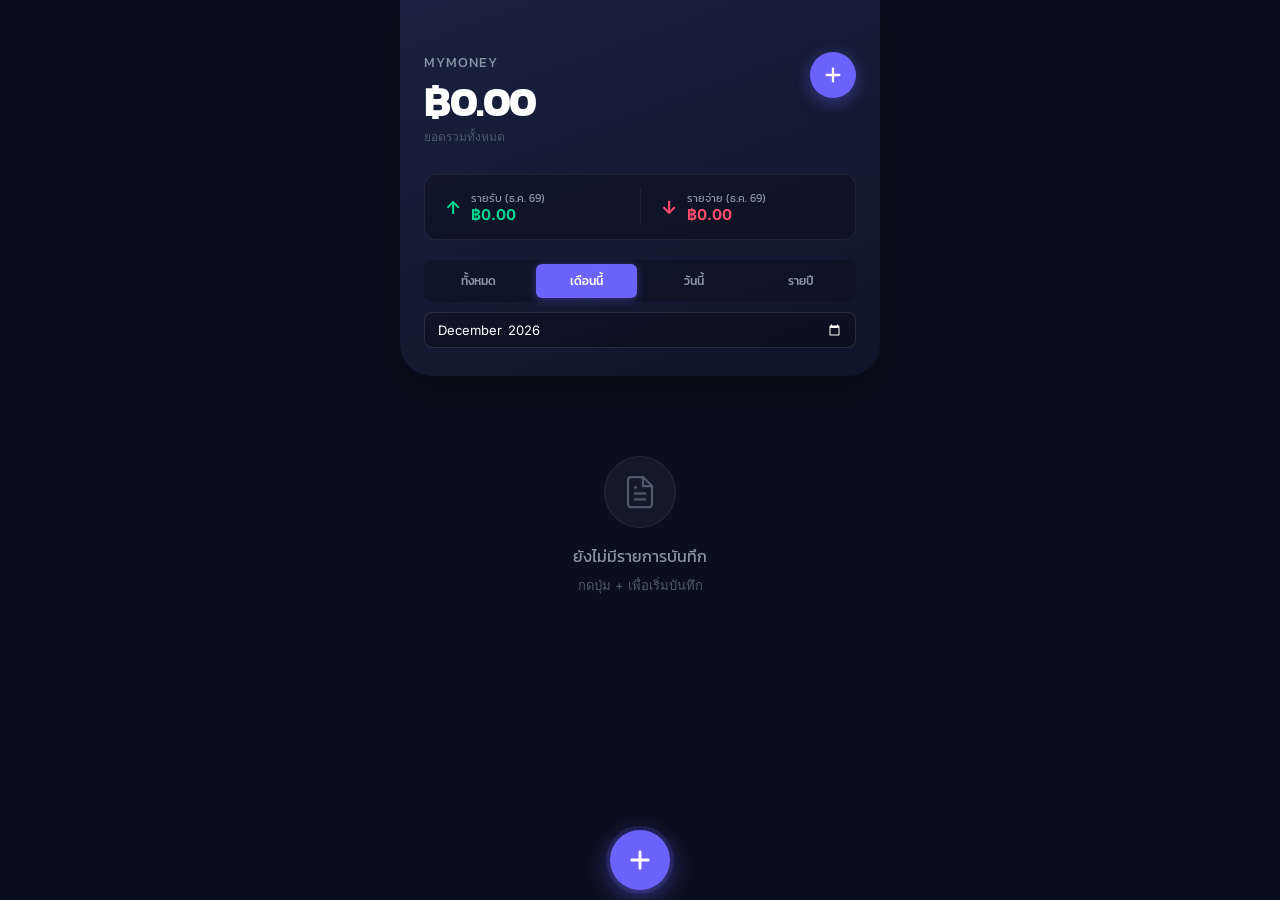
==== index.html @ c4d23843 "Add files via upload" ====
<!DOCTYPE html>
<html lang="th">
<head>
    <meta charset="UTF-8">
    <meta name="viewport" content="width=device-width, initial-scale=1.0, maximum-scale=1.0, user-scalable=no">
    <title>MyMoney — บันทึกรายรับรายจ่าย</title>
    <meta name="description" content="แอปบันทึกรายรับรายจ่ายส่วนตัว ไม่มีโฆษณา เก็บข้อมูลในเครื่อง">
    <link rel="manifest" href="manifest.json">
    <link rel="stylesheet" href="style.css">
    <link rel="preconnect" href="https://fonts.googleapis.com">
    <link rel="preconnect" href="https://fonts.gstatic.com" crossorigin>
    <link href="https://fonts.googleapis.com/css2?family=Inter:wght@400;500;600;700&family=Kanit:wght@300;400;500;700&display=swap" rel="stylesheet">
    <meta name="theme-color" content="#0A0F1E">
</head>
<body>
<div class="app-shell">

    <!-- ===== TOP CARD ===== -->
    <header class="top-card">
        <div class="top-card-header">
            <div>
                <p class="app-name">MyMoney</p>
                <h2 id="total-balance" class="big-balance">฿0.00</h2>
                <p class="balance-sub">ยอดรวมทั้งหมด</p>
            </div>
            <button id="btn-add" class="btn-add-top" title="เพิ่มรายการ">
                <svg viewBox="0 0 24 24" width="22" height="22" stroke="currentColor" stroke-width="2.5" fill="none" stroke-linecap="round"><line x1="12" y1="5" x2="12" y2="19"/><line x1="5" y1="12" x2="19" y2="12"/></svg>
            </button>
        </div>

        <div class="period-summary">
            <div class="period-item income-item">
                <span class="period-icon">↑</span>
                <div>
                    <p class="period-label" id="label-income">รายรับ</p>
                    <p class="period-amount income-color" id="total-income">฿0.00</p>
                </div>
            </div>
            <div class="period-divider"></div>
            <div class="period-item expense-item">
                <span class="period-icon">↓</span>
                <div>
                    <p class="period-label" id="label-expense">รายจ่าย</p>
                    <p class="period-amount expense-color" id="total-expense">฿0.00</p>
                </div>
            </div>
        </div>

        <!-- Filter Row -->
        <div class="filter-row">
            <div class="filter-tabs" id="filter-tabs">
                <button class="filter-tab" data-mode="all">ทั้งหมด</button>
                <button class="filter-tab" data-mode="monthly" id="tab-monthly">เดือนนี้</button>
                <button class="filter-tab" data-mode="daily">วันนี้</button>
                <button class="filter-tab" data-mode="yearly">รายปี</button>
            </div>
            <div class="filter-date-inputs">
                <input type="date" id="filter-daily" class="date-input hidden">
                <input type="month" id="filter-monthly" class="date-input hidden">
                <select id="filter-yearly" class="date-input hidden"></select>
            </div>
        </div>
    </header>

    <!-- ===== TRANSACTIONS LIST ===== -->
    <main class="list-section">
        <div id="tx-list"></div>

        <div id="empty-state" class="empty-state hidden">
            <div class="empty-icon-wrap">
                <svg viewBox="0 0 24 24" width="36" height="36" stroke="currentColor" stroke-width="1.5" fill="none"><path d="M14 2H6a2 2 0 0 0-2 2v16a2 2 0 0 0 2 2h12a2 2 0 0 0 2-2V8z"/><polyline points="14 2 14 8 20 8"/><line x1="16" y1="13" x2="8" y2="13"/><line x1="16" y1="17" x2="8" y2="17"/><polyline points="10 9 9 9 8 9"/></svg>
            </div>
            <p id="empty-text">ไม่มีรายการ</p>
            <span id="empty-sub">กดปุ่ม + เพื่อเริ่มบันทึก</span>
        </div>
    </main>

    <!-- ===== BOTTOM NAV ===== -->
    <div class="bottom-bar">
        <button id="btn-fab" class="fab-center">
            <svg viewBox="0 0 24 24" width="28" height="28" stroke="currentColor" stroke-width="2.5" fill="none" stroke-linecap="round"><line x1="12" y1="5" x2="12" y2="19"/><line x1="5" y1="12" x2="19" y2="12"/></svg>
        </button>
    </div>

</div>

<!-- ===== ADD TRANSACTION MODAL ===== -->
<div id="modal-transaction" class="modal-overlay">
    <div class="modal-sheet slider-up">
        <div class="modal-drag-bar"></div>
        <div class="modal-inner">
            <div class="modal-topbar">
                <h3>รายการใหม่</h3>
                <button class="btn-modal-close" id="btn-close-transaction">
                    <svg viewBox="0 0 24 24" width="20" height="20" stroke="currentColor" stroke-width="2" fill="none"><line x1="18" y1="6" x2="6" y2="18"/><line x1="6" y1="6" x2="18" y2="18"/></svg>
                </button>
            </div>

            <form id="form-transaction">
                <!-- Type Tabs -->
                <div class="type-toggle">
                    <input type="radio" id="type-expense" name="tx-type" value="expense" checked>
                    <label for="type-expense">รายจ่าย</label>
                    <input type="radio" id="type-income" name="tx-type" value="income">
                    <label for="type-income">รายรับ</label>
                </div>

                <!-- Amount -->
                <div class="amount-display">
                    <span class="amount-currency">฿</span>
                    <input type="number" id="input-amount" placeholder="0.00" step="0.01" required inputmode="decimal">
                </div>

                <div class="form-fields">
                    <div class="field-row">
                        <label>ชื่อรายการ</label>
                        <input type="text" id="input-title" placeholder="เช่น ค่าอาหารกลางวัน" required class="field-input">
                    </div>
                    <div class="field-row">
                        <label>วันที่</label>
                        <input type="date" id="input-date" required class="field-input">
                    </div>
                    <div class="field-row">
                        <label>หมวดหมู่</label>
                        <div class="field-with-btn">
                            <select id="select-category" class="field-input"></select>
                            <button type="button" id="btn-add-category-modal" class="btn-add-cat">
                                <svg viewBox="0 0 24 24" width="18" height="18" stroke="currentColor" stroke-width="2.5" fill="none"><line x1="12" y1="5" x2="12" y2="19"/><line x1="5" y1="12" x2="19" y2="12"/></svg>
                            </button>
                        </div>
                    </div>
                </div>

                <div class="modal-actions">
                    <button type="submit" id="btn-submit-tx" class="btn-save expense-btn">บันทึกรายจ่าย</button>
                </div>
            </form>
        </div>
    </div>
</div>

<!-- ===== ADD CATEGORY MODAL ===== -->
<div id="modal-category" class="modal-overlay">
    <div class="modal-sheet scale-up">
        <div class="modal-inner">
            <div class="modal-topbar">
                <h3>เพิ่มหมวดหมู่</h3>
                <button class="btn-modal-close" id="btn-close-category">
                    <svg viewBox="0 0 24 24" width="20" height="20" stroke="currentColor" stroke-width="2" fill="none"><line x1="18" y1="6" x2="6" y2="18"/><line x1="6" y1="6" x2="18" y2="18"/></svg>
                </button>
            </div>
            <form id="form-category">
                <div class="field-row">
                    <label>ชื่อหมวดหมู่ใหม่</label>
                    <input type="text" id="input-new-category" placeholder="เช่น ค่าเดินทาง" required class="field-input">
                </div>
                <div class="modal-actions">
                    <button type="submit" class="btn-save neutral-btn">เพิ่มหมวดหมู่</button>
                </div>
            </form>
        </div>
    </div>
</div>

<script src="app.js"></script>
</body>
</html>
---- style.css ----
/* ===========================
   ROOT VARIABLES & RESET
=========================== */
:root {
    --bg: #0A0F1E;
    --bg-card: #131929;
    --bg-surface: #1C2438;
    --border: rgba(255, 255, 255, 0.07);
    --text-1: #FFFFFF;
    --text-2: #8A95A8;
    --text-3: #4E596B;
    --accent: #6C63FF;
    --income: #00D68F;
    --income-bg: rgba(0, 214, 143, 0.12);
    --expense: #FF4D6D;
    --expense-bg: rgba(255, 77, 109, 0.12);
    --gold: #FFD166;
    --radius: 20px;
    --radius-sm: 12px;
    --radius-xs: 8px;
    --font: 'Inter', sans-serif;
    --font-th: 'Kanit', sans-serif;
    --ease: cubic-bezier(0.25, 0.8, 0.25, 1);
}

*, *::before, *::after {
    margin: 0; padding: 0;
    box-sizing: border-box;
    -webkit-tap-highlight-color: transparent;
}

html { height: 100%; }

body {
    background: var(--bg);
    color: var(--text-1);
    font-family: var(--font);
    -webkit-font-smoothing: antialiased;
    min-height: 100%;
    overflow-x: hidden;
}

/* ===========================
   APP SHELL
=========================== */
.app-shell {
    max-width: 480px;
    margin: 0 auto;
    min-height: 100dvh;
    display: flex;
    flex-direction: column;
    position: relative;
    padding-bottom: 90px;
}

/* ===========================
   TOP CARD (Hero)
=========================== */
.top-card {
    background: linear-gradient(160deg, #1A2140 0%, #0E1529 100%);
    padding: 52px 24px 28px;
    border-bottom-left-radius: 32px;
    border-bottom-right-radius: 32px;
    box-shadow: 0 16px 48px rgba(0, 0, 0, 0.4);
    position: relative;
    z-index: 1;
}

.top-card-header {
    display: flex;
    justify-content: space-between;
    align-items: flex-start;
    margin-bottom: 28px;
}

.app-name {
    font-family: var(--font-th);
    font-size: 14px;
    color: var(--text-2);
    letter-spacing: 1px;
    text-transform: uppercase;
    margin-bottom: 8px;
}

.big-balance {
    font-family: var(--font-th);
    font-size: 42px;
    font-weight: 700;
    color: var(--text-1);
    letter-spacing: -1.5px;
    line-height: 1;
    margin-bottom: 4px;
}

.balance-sub {
    font-size: 12px;
    color: var(--text-3);
}

.btn-add-top {
    width: 46px; height: 46px;
    background: var(--accent);
    border: none;
    border-radius: 50%;
    color: white;
    cursor: pointer;
    display: flex;
    align-items: center;
    justify-content: center;
    box-shadow: 0 4px 16px rgba(108, 99, 255, 0.4);
    flex-shrink: 0;
    transition: transform 0.2s var(--ease), opacity 0.2s;
}
.btn-add-top:active { transform: scale(0.92); opacity: 0.85; }

/* Period Summary Chips */
.period-summary {
    display: flex;
    align-items: center;
    gap: 0;
    background: rgba(0, 0, 0, 0.25);
    border-radius: var(--radius-sm);
    padding: 14px 20px;
    margin-bottom: 20px;
    border: 1px solid var(--border);
}

.period-divider {
    width: 1px;
    height: 36px;
    background: var(--border);
    flex-shrink: 0;
    margin: 0 20px;
}

.period-item {
    display: flex;
    align-items: center;
    gap: 10px;
    flex: 1;
}

.period-icon {
    font-size: 18px;
    font-weight: 700;
    flex-shrink: 0;
}

.income-item .period-icon { color: var(--income); }
.expense-item .period-icon { color: var(--expense); }

.period-label {
    font-size: 11px;
    color: var(--text-2);
    margin-bottom: 3px;
    font-family: var(--font-th);
    line-height: 1;
    white-space: nowrap;
    overflow: hidden;
    text-overflow: ellipsis;
    max-width: 120px;
}

.period-amount {
    font-size: 15px;
    font-weight: 700;
    line-height: 1;
    white-space: nowrap;
}

.income-color { color: var(--income); }
.expense-color { color: var(--expense); }

/* Filter Tabs */
.filter-row { display: flex; flex-direction: column; gap: 10px; }

.filter-tabs {
    display: flex;
    gap: 6px;
    background: rgba(0, 0, 0, 0.2);
    border-radius: var(--radius-xs);
    padding: 4px;
}

.filter-tab {
    flex: 1;
    padding: 8px 4px;
    font-size: 12px;
    font-family: var(--font-th);
    font-weight: 500;
    color: var(--text-2);
    background: transparent;
    border: none;
    border-radius: 6px;
    cursor: pointer;
    transition: background 0.2s, color 0.2s;
    white-space: nowrap;
}

.filter-tab.active {
    background: var(--accent);
    color: white;
    box-shadow: 0 2px 8px rgba(108, 99, 255, 0.4);
}

.filter-date-inputs {
    display: flex;
    gap: 8px;
}

.date-input {
    flex: 1;
    background: rgba(0, 0, 0, 0.25);
    border: 1px solid rgba(255, 255, 255, 0.12);
    color: var(--text-1);
    border-radius: var(--radius-xs);
    padding: 8px 12px;
    font-size: 13px;
    font-family: var(--font);
    color-scheme: dark;
    appearance: none;
    -webkit-appearance: none;
    width: 100%;
}

.date-input:focus {
    outline: none;
    border-color: var(--accent);
}

option { background: #1C2438; color: white; }

.hidden { display: none !important; }

/* ===========================
   LIST SECTION
=========================== */
.list-section {
    flex: 1;
    padding: 20px 16px 8px;
}

/* Date group separator */
.date-group-header {
    font-size: 12px;
    color: var(--text-3);
    font-family: var(--font-th);
    font-weight: 400;
    padding: 6px 4px 10px;
    letter-spacing: 0.5px;
}

/* Transaction Card */
.tx-card {
    background: var(--bg-card);
    border-radius: var(--radius-sm);
    padding: 14px 16px;
    margin-bottom: 8px;
    border: 1px solid var(--border);
    display: flex;
    align-items: center;
    gap: 12px;
    transition: opacity 0.2s var(--ease), transform 0.2s var(--ease);
    position: relative;
    overflow: hidden;
}

.tx-card:active { opacity: 0.85; transform: scale(0.99); }

/* Left color bar */
.tx-card::before {
    content: '';
    position: absolute;
    left: 0; top: 0; bottom: 0;
    width: 3px;
    border-radius: 3px 0 0 3px;
}

.tx-card.income::before { background: var(--income); }
.tx-card.expense::before { background: var(--expense); }

/* Category Icon Badge */
.tx-icon {
    width: 42px; height: 42px;
    border-radius: 12px;
    display: flex;
    align-items: center;
    justify-content: center;
    font-size: 18px;
    flex-shrink: 0;
}

.tx-card.income .tx-icon { background: var(--income-bg); }
.tx-card.expense .tx-icon { background: var(--expense-bg); }

/* Info */
.tx-info {
    flex: 1;
    min-width: 0;
}

.tx-title {
    font-size: 14px;
    font-weight: 600;
    color: var(--text-1);
    white-space: nowrap;
    overflow: hidden;
    text-overflow: ellipsis;
    margin-bottom: 4px;
}

.tx-meta {
    display: flex;
    align-items: center;
    gap: 6px;
    flex-wrap: wrap;
}

.tx-date-label {
    font-size: 11px;
    color: var(--text-3);
}

.tx-cat-badge {
    font-size: 10px;
    color: var(--text-2);
    background: var(--bg-surface);
    border: 1px solid var(--border);
    border-radius: 4px;
    padding: 1px 6px;
    line-height: 1.6;
    font-family: var(--font-th);
}

/* Amount + Actions */
.tx-right {
    display: flex;
    flex-direction: column;
    align-items: flex-end;
    gap: 8px;
    flex-shrink: 0;
}

.tx-amount {
    font-size: 15px;
    font-weight: 700;
    white-space: nowrap;
}

.tx-amount.income { color: var(--income); }
.tx-amount.expense { color: var(--expense); }

.tx-balance-chip {
    font-size: 11px;
    color: var(--text-3);
    white-space: nowrap;
}

.tx-actions {
    display: flex;
    gap: 4px;
    align-items: center;
}

.icon-btn {
    background: transparent;
    border: none;
    cursor: pointer;
    display: inline-flex;
    align-items: center;
    justify-content: center;
    width: 30px; height: 30px;
    border-radius: 8px;
    transition: background 0.2s;
}

.icon-btn:hover { background: rgba(255,255,255,0.06); }
.icon-btn svg { stroke: var(--text-3); }

.icon-btn.starred svg { fill: var(--gold); stroke: var(--gold); }
.icon-btn.del:hover svg { stroke: var(--expense); }

/* Empty State */
.empty-state {
    text-align: center;
    padding: 60px 20px 40px;
    color: var(--text-3);
}
.empty-icon-wrap {
    width: 72px; height: 72px;
    border-radius: 50%;
    background: var(--bg-card);
    display: flex;
    align-items: center;
    justify-content: center;
    margin: 0 auto 16px;
    border: 1px solid var(--border);
}
.empty-state p {
    font-size: 16px;
    color: var(--text-2);
    font-family: var(--font-th);
    margin-bottom: 6px;
}
.empty-state span {
    font-size: 13px;
    color: var(--text-3);
}

/* ===========================
   BOTTOM BAR & FAB
=========================== */
.bottom-bar {
    position: fixed;
    bottom: 0; left: 0; right: 0;
    height: 80px;
    display: flex;
    align-items: center;
    justify-content: center;
    background: linear-gradient(to top, rgba(10,15,30,1) 60%, transparent);
    z-index: 50;
    pointer-events: none;
}

.fab-center {
    width: 60px; height: 60px;
    background: var(--accent);
    border: none;
    border-radius: 50%;
    color: white;
    cursor: pointer;
    display: flex;
    align-items: center;
    justify-content: center;
    box-shadow: 0 6px 24px rgba(108, 99, 255, 0.5), 0 0 0 4px rgba(108, 99, 255, 0.15);
    pointer-events: all;
    transition: transform 0.25s var(--ease), box-shadow 0.25s;
}

.fab-center:active {
    transform: scale(0.92);
    box-shadow: 0 2px 8px rgba(108, 99, 255, 0.3);
}

/* ===========================
   MODALS
=========================== */
.modal-overlay {
    position: fixed;
    inset: 0;
    background: rgba(5, 8, 18, 0.85);
    backdrop-filter: blur(10px);
    -webkit-backdrop-filter: blur(10px);
    z-index: 200;
    display: flex;
    align-items: flex-end;
    opacity: 0;
    visibility: hidden;
    transition: opacity 0.3s var(--ease), visibility 0.3s;
}

.modal-overlay.active {
    opacity: 1;
    visibility: visible;
}

.modal-sheet {
    width: 100%;
    max-width: 480px;
    margin: 0 auto;
    background: var(--bg-card);
    border-top-left-radius: 28px;
    border-top-right-radius: 28px;
    box-shadow: 0 -10px 60px rgba(0, 0, 0, 0.5);
    padding-bottom: env(safe-area-inset-bottom, 16px);
}

.modal-sheet.scale-up {
    align-self: center;
    border-radius: 28px;
    margin: 0 16px;
}

.slider-up {
    transform: translateY(110%);
    transition: transform 0.4s cubic-bezier(0.22, 1, 0.36, 1);
}

.modal-overlay.active .slider-up { transform: translateY(0); }

.scale-up {
    transform: scale(0.88) translateY(20px);
    opacity: 0;
    transition: transform 0.35s cubic-bezier(0.22, 1, 0.36, 1), opacity 0.25s;
}

.modal-overlay.active .scale-up {
    transform: scale(1) translateY(0);
    opacity: 1;
}

.modal-drag-bar {
    width: 40px; height: 4px;
    background: rgba(255, 255, 255, 0.15);
    border-radius: 2px;
    margin: 14px auto 0;
}

.modal-inner {
    padding: 20px 24px 24px;
}

.modal-topbar {
    display: flex;
    align-items: center;
    justify-content: space-between;
    margin-bottom: 24px;
}

.modal-topbar h3 {
    font-family: var(--font-th);
    font-size: 20px;
    font-weight: 600;
    color: var(--text-1);
}

.btn-modal-close {
    background: var(--bg-surface);
    border: none;
    color: var(--text-2);
    width: 34px; height: 34px;
    border-radius: 50%;
    display: flex;
    align-items: center;
    justify-content: center;
    cursor: pointer;
    transition: background 0.2s;
}

.btn-modal-close:hover { background: rgba(255,255,255,0.1); }

/* Type Toggle */
.type-toggle {
    display: flex;
    gap: 0;
    background: var(--bg-surface);
    border-radius: var(--radius-sm);
    padding: 4px;
    margin-bottom: 28px;
    border: 1px solid var(--border);
}

.type-toggle input { display: none; }

.type-toggle label {
    flex: 1;
    text-align: center;
    padding: 12px 8px;
    border-radius: var(--radius-xs);
    cursor: pointer;
    font-family: var(--font-th);
    font-size: 14px;
    font-weight: 500;
    color: var(--text-2);
    transition: background 0.25s, color 0.25s, box-shadow 0.25s;
}

#type-expense:checked ~ label[for="type-expense"],
#type-income:checked ~ label[for="type-income"] { color: white; }

#type-expense:checked ~ label[for="type-expense"] {
    background: var(--expense);
    box-shadow: 0 2px 12px rgba(255, 77, 109, 0.35);
}

#type-income:checked ~ label[for="type-income"] {
    background: var(--income);
    color: #0A0F1E;
    box-shadow: 0 2px 12px rgba(0, 214, 143, 0.35);
}

/* Amount Display */
.amount-display {
    display: flex;
    align-items: center;
    gap: 8px;
    margin-bottom: 28px;
    padding: 0 4px;
}

.amount-currency {
    font-size: 32px;
    font-weight: 700;
    color: var(--text-2);
}

.amount-display input {
    flex: 1;
    background: transparent;
    border: none;
    outline: none;
    font-size: 42px;
    font-weight: 700;
    color: var(--text-1);
    width: 100%;
    font-family: var(--font-th);
}

.amount-display input::placeholder { color: var(--text-3); }

/* Form Fields */
.form-fields { display: flex; flex-direction: column; gap: 16px; }

.field-row { display: flex; flex-direction: column; gap: 6px; }

.field-row label {
    font-size: 12px;
    color: var(--text-2);
    font-family: var(--font-th);
    letter-spacing: 0.3px;
}

.field-input {
    width: 100%;
    background: var(--bg-surface);
    border: 1px solid var(--border);
    color: var(--text-1);
    border-radius: var(--radius-xs);
    padding: 13px 14px;
    font-size: 15px;
    font-family: var(--font);
    transition: border-color 0.2s;
    color-scheme: dark;
    appearance: none;
    -webkit-appearance: none;
}

.field-input:focus {
    outline: none;
    border-color: var(--accent);
    background: rgba(108, 99, 255, 0.05);
}

.field-with-btn {
    display: flex;
    gap: 10px;
}

.field-with-btn .field-input { flex: 1; }

.btn-add-cat {
    width: 48px; height: 48px;
    background: rgba(108, 99, 255, 0.12);
    border: 1px solid rgba(108, 99, 255, 0.25);
    border-radius: var(--radius-xs);
    color: var(--accent);
    cursor: pointer;
    display: flex;
    align-items: center;
    justify-content: center;
    flex-shrink: 0;
    transition: background 0.2s;
}

.btn-add-cat:hover { background: rgba(108, 99, 255, 0.2); }

/* Modal Actions */
.modal-actions { margin-top: 24px; }

.btn-save {
    width: 100%;
    padding: 16px;
    border: none;
    border-radius: var(--radius-sm);
    font-size: 16px;
    font-weight: 700;
    font-family: var(--font-th);
    cursor: pointer;
    transition: opacity 0.2s, transform 0.15s;
}

.btn-save:active { transform: scale(0.98); opacity: 0.9; }

.expense-btn { background: var(--expense); color: white; box-shadow: 0 4px 16px rgba(255, 77, 109, 0.35); }
.income-btn { background: var(--income); color: #0A0F1E; box-shadow: 0 4px 16px rgba(0, 214, 143, 0.3); }
.neutral-btn { background: var(--accent); color: white; box-shadow: 0 4px 16px rgba(108, 99, 255, 0.35); }

/* ===========================
   SCROLLBAR
=========================== */
::-webkit-scrollbar { width: 4px; }
::-webkit-scrollbar-track { background: transparent; }
::-webkit-scrollbar-thumb { background: var(--bg-surface); border-radius: 4px; }
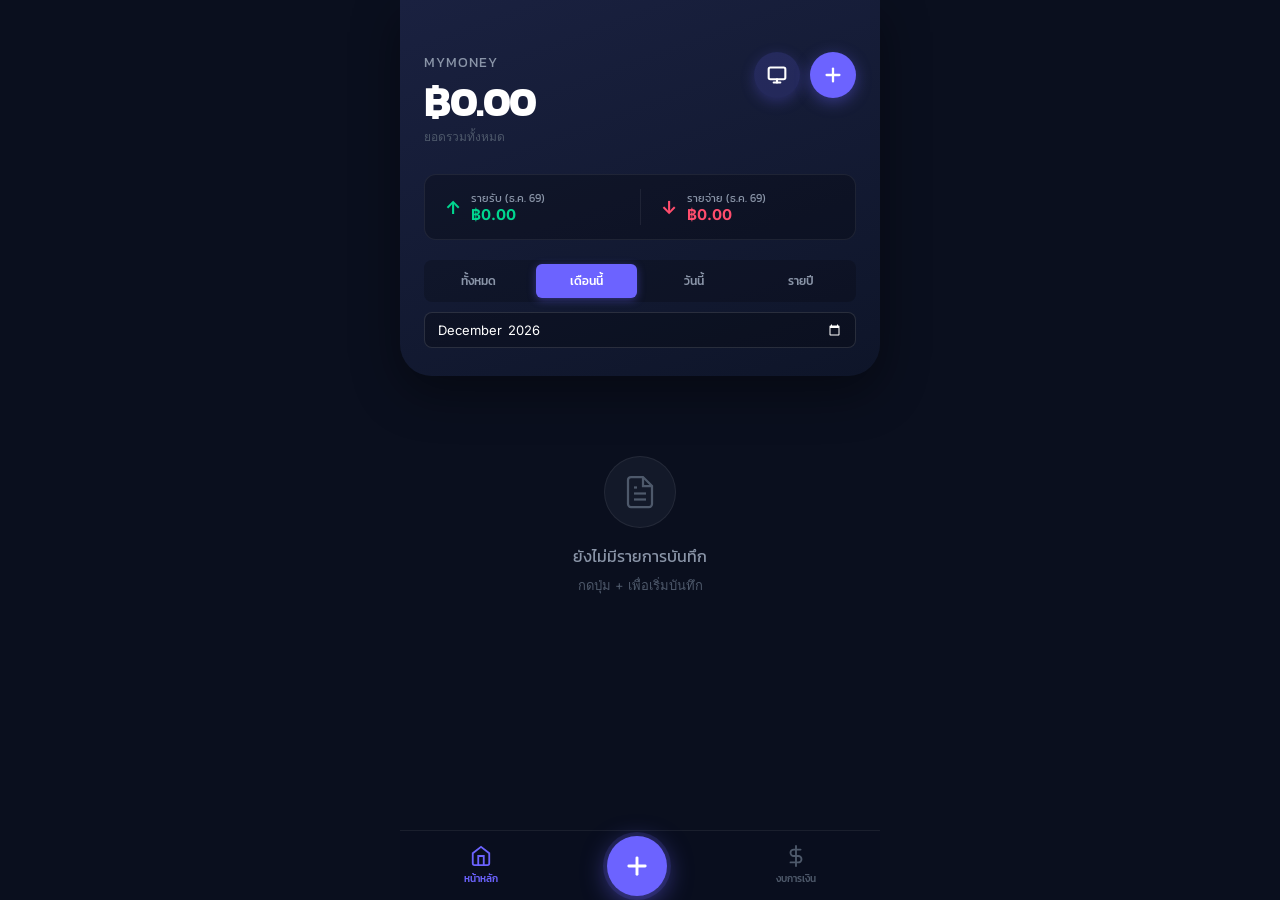
==== commit c0d3d866: "Add files via upload" ====
--- a/index.html
+++ b/index.html
@@ -23,9 +23,14 @@
                 <h2 id="total-balance" class="big-balance">฿0.00</h2>
                 <p class="balance-sub">ยอดรวมทั้งหมด</p>
             </div>
-            <button id="btn-add" class="btn-add-top" title="เพิ่มรายการ">
-                <svg viewBox="0 0 24 24" width="22" height="22" stroke="currentColor" stroke-width="2.5" fill="none" stroke-linecap="round"><line x1="12" y1="5" x2="12" y2="19"/><line x1="5" y1="12" x2="19" y2="12"/></svg>
-            </button>
+            <div style="display:flex;gap:10px;align-items:center;">
+                <a href="budget.html" id="btn-go-budget" class="btn-add-top" title="คำนวณงบการเงิน" style="text-decoration:none;background:rgba(108,99,255,0.18);box-shadow:0 4px 14px rgba(108,99,255,0.25);">
+                    <svg viewBox="0 0 24 24" width="20" height="20" stroke="currentColor" stroke-width="2.5" fill="none" stroke-linecap="round"><rect x="2" y="3" width="20" height="14" rx="2"/><line x1="8" y1="21" x2="16" y2="21"/><line x1="12" y1="17" x2="12" y2="21"/></svg>
+                </a>
+                <button id="btn-add" class="btn-add-top" title="เพิ่มรายการ">
+                    <svg viewBox="0 0 24 24" width="22" height="22" stroke="currentColor" stroke-width="2.5" fill="none" stroke-linecap="round"><line x1="12" y1="5" x2="12" y2="19"/><line x1="5" y1="12" x2="19" y2="12"/></svg>
+                </button>
+            </div>
         </div>
 
         <div class="period-summary">
@@ -76,10 +81,18 @@
     </main>
 
     <!-- ===== BOTTOM NAV ===== -->
-    <div class="bottom-bar">
+    <div class="bottom-bar main-bottom-bar">
+        <a href="index.html" class="nav-tab active" id="nav-home" title="หน้าหลัก">
+            <svg viewBox="0 0 24 24" width="22" height="22" stroke="currentColor" stroke-width="2" fill="none" stroke-linecap="round"><path d="M3 9l9-7 9 7v11a2 2 0 0 1-2 2H5a2 2 0 0 1-2-2z"/><polyline points="9 22 9 12 15 12 15 22"/></svg>
+            <span>หน้าหลัก</span>
+        </a>
         <button id="btn-fab" class="fab-center">
             <svg viewBox="0 0 24 24" width="28" height="28" stroke="currentColor" stroke-width="2.5" fill="none" stroke-linecap="round"><line x1="12" y1="5" x2="12" y2="19"/><line x1="5" y1="12" x2="19" y2="12"/></svg>
         </button>
+        <a href="budget.html" class="nav-tab" id="nav-budget" title="งบการเงิน">
+            <svg viewBox="0 0 24 24" width="22" height="22" stroke="currentColor" stroke-width="2" fill="none" stroke-linecap="round"><line x1="12" y1="1" x2="12" y2="23"/><path d="M17 5H9.5a3.5 3.5 0 0 0 0 7h5a3.5 3.5 0 0 1 0 7H6"/></svg>
+            <span>งบการเงิน</span>
+        </a>
     </div>
 
 </div>
--- a/style.css
+++ b/style.css
@@ -422,6 +422,52 @@
     pointer-events: none;
 }
 
+/* Main page nav bar (3-slot layout) */
+.main-bottom-bar {
+    justify-content: space-around;
+    background: rgba(10,15,30,0.97);
+    backdrop-filter: blur(12px);
+    -webkit-backdrop-filter: blur(12px);
+    border-top: 1px solid var(--border);
+    height: 70px;
+    max-width: 480px;
+    margin: 0 auto;
+    pointer-events: all;
+}
+
+.nav-tab {
+    display: flex;
+    flex-direction: column;
+    align-items: center;
+    justify-content: center;
+    gap: 4px;
+    color: var(--text-3);
+    text-decoration: none;
+    font-family: var(--font-th);
+    font-size: 10px;
+    font-weight: 500;
+    padding: 6px 20px;
+    border-radius: 12px;
+    border: none;
+    background: transparent;
+    cursor: pointer;
+    transition: color 0.2s, background 0.2s;
+    -webkit-tap-highlight-color: transparent;
+}
+
+.nav-tab svg { transition: stroke 0.2s; }
+
+.nav-tab.active {
+    color: var(--accent);
+}
+
+.nav-tab.active svg { stroke: var(--accent); }
+
+.nav-tab:not(.active):hover {
+    color: var(--text-2);
+    background: rgba(255,255,255,0.05);
+}
+
 .fab-center {
     width: 60px; height: 60px;
     background: var(--accent);
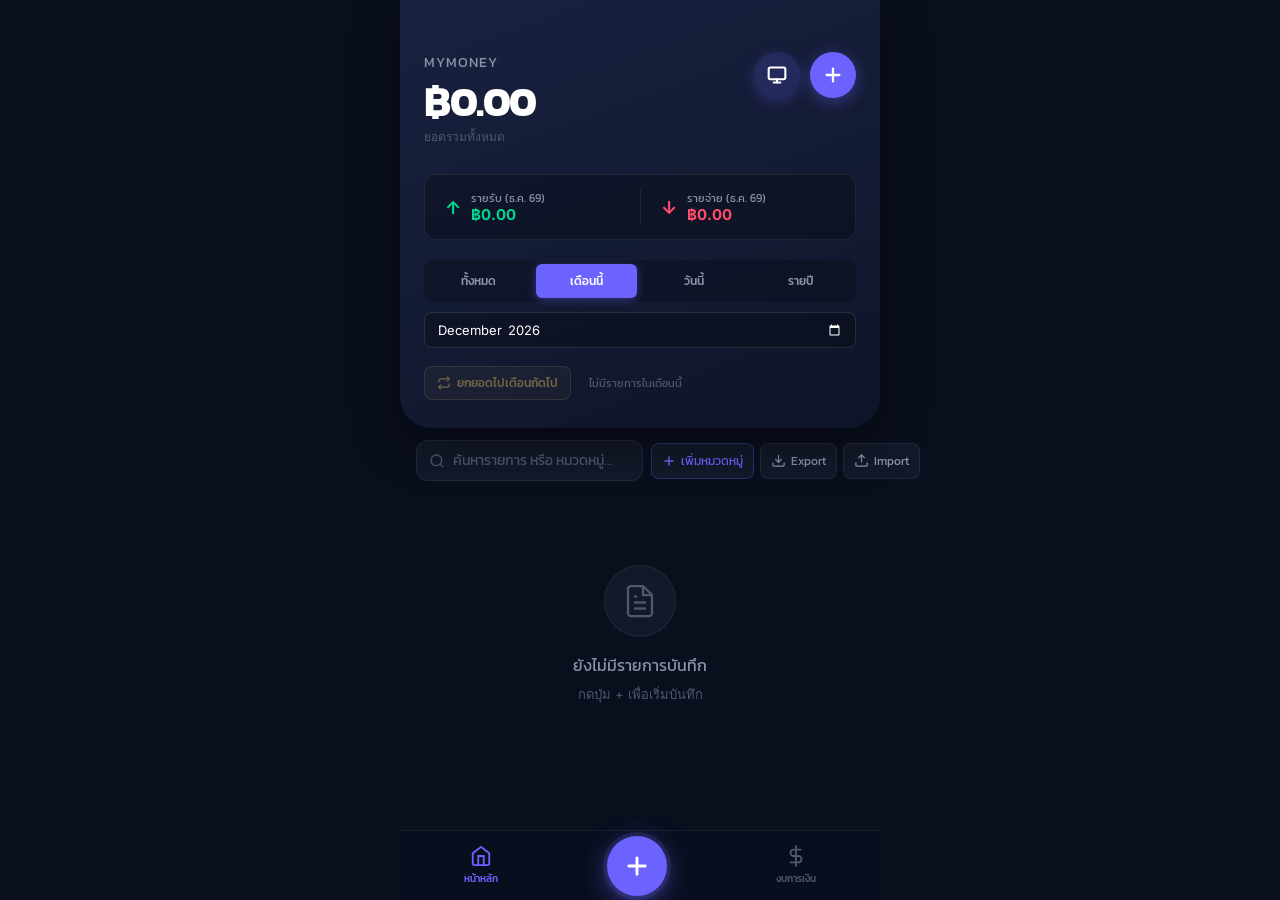
==== commit be6e0e06: "Add files via upload" ====
--- a/index.html
+++ b/index.html
@@ -39,6 +39,7 @@
                 <div>
                     <p class="period-label" id="label-income">รายรับ</p>
                     <p class="period-amount income-color" id="total-income">฿0.00</p>
+                    <p class="period-sub-label" id="label-income-prop">คิดสัดส่วน ฿0.00</p>
                 </div>
             </div>
             <div class="period-divider"></div>
@@ -64,8 +65,45 @@
                 <input type="month" id="filter-monthly" class="date-input hidden">
                 <select id="filter-yearly" class="date-input hidden"></select>
             </div>
+            <!-- Rollover button: visible only in monthly mode -->
+            <div id="rollover-row" class="rollover-row hidden">
+                <button id="btn-rollover" class="btn-rollover" title="ยกเงินส่วนเกินไปเดือนถัดไป">
+                    <svg viewBox="0 0 24 24" width="14" height="14" stroke="currentColor" stroke-width="2" fill="none"><polyline points="17 1 21 5 17 9"/><path d="M3 11V9a4 4 0 0 1 4-4h14"/><polyline points="7 23 3 19 7 15"/><path d="M21 13v2a4 4 0 0 1-4 4H3"/></svg>
+                    ยกยอดไปเดือนถัดไป
+                </button>
+                <span id="rollover-status" class="rollover-status"></span>
+            </div>
         </div>
     </header>
+
+    <!-- ===== BUDGET SUMMARY PANEL ===== -->
+    <div id="budget-panel" class="budget-panel hidden"></div>
+
+    <!-- ===== SEARCH BAR ===== -->
+    <div class="search-bar-wrap" id="search-bar-wrap">
+        <div class="search-bar">
+            <svg viewBox="0 0 24 24" width="16" height="16" stroke="currentColor" stroke-width="2" fill="none"><circle cx="11" cy="11" r="8"/><line x1="21" y1="21" x2="16.65" y2="16.65"/></svg>
+            <input type="text" id="search-input" placeholder="ค้นหารายการ หรือ หมวดหมู่..." autocomplete="off">
+            <button id="btn-clear-search" class="btn-clear-search hidden">
+                <svg viewBox="0 0 24 24" width="14" height="14" stroke="currentColor" stroke-width="2.5" fill="none"><line x1="18" y1="6" x2="6" y2="18"/><line x1="6" y1="6" x2="18" y2="18"/></svg>
+            </button>
+        </div>
+        <div class="data-actions">
+            <button id="btn-add-cat-quick" class="btn-data-action" title="เพิ่มหมวดหมู่ใหม่" style="color: var(--accent); border-color: rgba(108, 99, 255, 0.3);">
+                <svg viewBox="0 0 24 24" width="14" height="14" stroke="currentColor" stroke-width="2.5" fill="none" stroke-linecap="round"><line x1="12" y1="5" x2="12" y2="19"/><line x1="5" y1="12" x2="19" y2="12"/></svg>
+                เพิ่มหมวดหมู่
+            </button>
+            <button id="btn-export" class="btn-data-action" title="Export ข้อมูล">
+                <svg viewBox="0 0 24 24" width="15" height="15" stroke="currentColor" stroke-width="2" fill="none"><path d="M21 15v4a2 2 0 0 1-2 2H5a2 2 0 0 1-2-2v-4"/><polyline points="7 10 12 15 17 10"/><line x1="12" y1="15" x2="12" y2="3"/></svg>
+                Export
+            </button>
+            <button id="btn-import" class="btn-data-action" title="Import ข้อมูล">
+                <svg viewBox="0 0 24 24" width="15" height="15" stroke="currentColor" stroke-width="2" fill="none"><path d="M21 15v4a2 2 0 0 1-2 2H5a2 2 0 0 1-2-2v-4"/><polyline points="17 8 12 3 7 8"/><line x1="12" y1="3" x2="12" y2="15"/></svg>
+                Import
+            </button>
+            <input type="file" id="import-file-input" accept=".json" class="hidden">
+        </div>
+    </div>
 
     <!-- ===== TRANSACTIONS LIST ===== -->
     <main class="list-section">
@@ -103,7 +141,7 @@
         <div class="modal-drag-bar"></div>
         <div class="modal-inner">
             <div class="modal-topbar">
-                <h3>รายการใหม่</h3>
+                <h3 id="modal-tx-title">รายการใหม่</h3>
                 <button class="btn-modal-close" id="btn-close-transaction">
                     <svg viewBox="0 0 24 24" width="20" height="20" stroke="currentColor" stroke-width="2" fill="none"><line x1="18" y1="6" x2="6" y2="18"/><line x1="6" y1="6" x2="18" y2="18"/></svg>
                 </button>
@@ -118,6 +156,22 @@
                     <label for="type-income">รายรับ</label>
                 </div>
 
+                <!-- Income Sub-type (shown only when income selected) -->
+                <div id="income-subtype-row" class="income-subtype-row hidden">
+                    <div class="subtype-toggle">
+                        <input type="radio" id="income-prop" name="income-subtype" value="proportional" checked>
+                        <label for="income-prop">
+                            <span class="subtype-icon">📊</span>
+                            <span>นำไปคิดสัดส่วน</span>
+                        </label>
+                        <input type="radio" id="income-nonprop" name="income-subtype" value="non-proportional">
+                        <label for="income-nonprop">
+                            <span class="subtype-icon">💼</span>
+                            <span>ไม่คิดสัดส่วน</span>
+                        </label>
+                    </div>
+                </div>
+
                 <!-- Amount -->
                 <div class="amount-display">
                     <span class="amount-currency">฿</span>
@@ -133,7 +187,7 @@
                         <label>วันที่</label>
                         <input type="date" id="input-date" required class="field-input">
                     </div>
-                    <div class="field-row">
+                    <div class="field-row" id="category-row">
                         <label>หมวดหมู่</label>
                         <div class="field-with-btn">
                             <select id="select-category" class="field-input"></select>
@@ -143,6 +197,11 @@
                         </div>
                     </div>
                 </div>
+                    <div class="field-row">
+                        <label>หมายเหตุ <span style="color:var(--text-3);font-weight:400;">(ไม่บังคับ)</span></label>
+                        <input type="text" id="input-note" placeholder="เช่น กินข้าวกับเพื่อน" class="field-input">
+                    </div>
+                </div>
 
                 <div class="modal-actions">
                     <button type="submit" id="btn-submit-tx" class="btn-save expense-btn">บันทึกรายจ่าย</button>
@@ -157,7 +216,7 @@
     <div class="modal-sheet scale-up">
         <div class="modal-inner">
             <div class="modal-topbar">
-                <h3>เพิ่มหมวดหมู่</h3>
+                <h3>เพิ่มหมวดหมู่รายจ่าย</h3>
                 <button class="btn-modal-close" id="btn-close-category">
                     <svg viewBox="0 0 24 24" width="20" height="20" stroke="currentColor" stroke-width="2" fill="none"><line x1="18" y1="6" x2="6" y2="18"/><line x1="6" y1="6" x2="18" y2="18"/></svg>
                 </button>
@@ -167,8 +226,120 @@
                     <label>ชื่อหมวดหมู่ใหม่</label>
                     <input type="text" id="input-new-category" placeholder="เช่น ค่าเดินทาง" required class="field-input">
                 </div>
+
+                <!-- Budget Allocation for Category -->
+                <div class="field-row" style="margin-top:16px;">
+                    <label>วงเงินของหมวดนี้ (จากรายรับที่คิดสัดส่วน)</label>
+                    <div class="budget-alloc-row">
+                        <div class="alloc-toggle">
+                            <input type="radio" id="alloc-pct" name="alloc-type" value="pct" checked>
+                            <label for="alloc-pct">%</label>
+                            <input type="radio" id="alloc-baht" name="alloc-type" value="baht">
+                            <label for="alloc-baht">฿</label>
+                        </div>
+                        <input type="number" id="input-alloc-value" placeholder="0" step="0.01" min="0" class="field-input alloc-input">
+                    </div>
+                    <p class="alloc-hint" id="alloc-hint">กำหนดสัดส่วน % ของรายรับที่คิดสัดส่วน (ไม่จำเป็นต้องกรอก)</p>
+                </div>
+
                 <div class="modal-actions">
                     <button type="submit" class="btn-save neutral-btn">เพิ่มหมวดหมู่</button>
+                </div>
+            </form>
+        </div>
+    </div>
+</div>
+
+<!-- ===== EDIT CATEGORY BUDGET MODAL ===== -->
+<div id="modal-edit-cat-budget" class="modal-overlay">
+    <div class="modal-sheet scale-up">
+        <div class="modal-inner">
+            <div class="modal-topbar">
+                <h3 id="edit-cat-budget-title">แก้ไขวงเงิน</h3>
+                <button class="btn-modal-close" id="btn-close-edit-cat-budget">
+                    <svg viewBox="0 0 24 24" width="20" height="20" stroke="currentColor" stroke-width="2" fill="none"><line x1="18" y1="6" x2="6" y2="18"/><line x1="6" y1="6" x2="18" y2="18"/></svg>
+                </button>
+            </div>
+            <form id="form-edit-cat-budget">
+                <input type="hidden" id="edit-cat-name">
+                <div class="field-row">
+                    <label>วงเงินของหมวดนี้</label>
+                    <div class="budget-alloc-row">
+                        <div class="alloc-toggle">
+                            <input type="radio" id="edit-alloc-pct" name="edit-alloc-type" value="pct" checked>
+                            <label for="edit-alloc-pct">%</label>
+                            <input type="radio" id="edit-alloc-baht" name="edit-alloc-type" value="baht">
+                            <label for="edit-alloc-baht">฿</label>
+                        </div>
+                        <input type="number" id="edit-alloc-value" placeholder="0" step="0.01" min="0" class="field-input alloc-input">
+                    </div>
+                    <p class="alloc-hint" id="edit-alloc-hint">สัดส่วน % จากรายรับที่นำมาคิดสัดส่วน</p>
+                </div>
+                <div class="modal-actions">
+                    <button type="submit" class="btn-save neutral-btn">บันทึก</button>
+                </div>
+            </form>
+        </div>
+    </div>
+</div>
+
+<!-- ===== EDIT TRANSACTION MODAL ===== -->
+<div id="modal-edit-tx" class="modal-overlay">
+    <div class="modal-sheet slider-up">
+        <div class="modal-drag-bar"></div>
+        <div class="modal-inner">
+            <div class="modal-topbar">
+                <h3>แก้ไขรายการ</h3>
+                <button class="btn-modal-close" id="btn-close-edit-tx">
+                    <svg viewBox="0 0 24 24" width="20" height="20" stroke="currentColor" stroke-width="2" fill="none"><line x1="18" y1="6" x2="6" y2="18"/><line x1="6" y1="6" x2="18" y2="18"/></svg>
+                </button>
+            </div>
+            <form id="form-edit-tx">
+                <input type="hidden" id="edit-tx-id">
+                <!-- Type Tabs (read-only display) -->
+                <div class="edit-tx-type-row">
+                    <span id="edit-tx-type-badge" class="edit-type-badge"></span>
+                    <span id="edit-tx-income-subtype" class="edit-subtype-info"></span>
+                </div>
+                <!-- Amount -->
+                <div class="amount-display">
+                    <span class="amount-currency">฿</span>
+                    <input type="number" id="edit-input-amount" placeholder="0.00" step="0.01" required inputmode="decimal">
+                </div>
+                <div class="form-fields">
+                    <div class="field-row">
+                        <label>ชื่อรายการ</label>
+                        <input type="text" id="edit-input-title" placeholder="ชื่อรายการ" required class="field-input">
+                    </div>
+                    <div class="field-row">
+                        <label>วันที่</label>
+                        <input type="date" id="edit-input-date" required class="field-input">
+                    </div>
+                    <div class="field-row" id="edit-category-row">
+                        <label>หมวดหมู่</label>
+                        <select id="edit-select-category" class="field-input"></select>
+                    </div>
+                    <div class="field-row">
+                        <label>รายรับประเภท</label>
+                        <div id="edit-income-subtype-row" class="hidden">
+                            <div class="subtype-toggle">
+                                <input type="radio" id="edit-income-prop" name="edit-income-subtype" value="proportional" checked>
+                                <label for="edit-income-prop"><span class="subtype-icon">📊</span><span>นำไปคิดสัดส่วน</span></label>
+                                <input type="radio" id="edit-income-nonprop" name="edit-income-subtype" value="non-proportional">
+                                <label for="edit-income-nonprop"><span class="subtype-icon">💼</span><span>ไม่คิดสัดส่วน</span></label>
+                            </div>
+                        </div>
+                    </div>
+                    <div class="field-row">
+                        <label>หมายเหตุ <span style="color:var(--text-3);font-weight:400;">(ไม่บังคับ)</span></label>
+                        <input type="text" id="edit-input-note" placeholder="หมายเหตุ" class="field-input">
+                    </div>
+                </div>
+                <div class="modal-actions" style="display:flex;gap:10px;">
+                    <button type="button" id="btn-delete-from-edit" class="btn-save" style="flex:0 0 52px;background:rgba(255,77,109,0.15);color:var(--expense);box-shadow:none;border:1px solid rgba(255,77,109,0.3);">
+                        <svg viewBox="0 0 24 24" width="18" height="18" stroke="currentColor" stroke-width="2" fill="none"><polyline points="3 6 5 6 21 6"/><path d="M19 6v14a2 2 0 0 1-2 2H7a2 2 0 0 1-2-2V6m3 0V4a2 2 0 0 1 2-2h4a2 2 0 0 1 2 2v2"/></svg>
+                    </button>
+                    <button type="submit" id="btn-submit-edit-tx" class="btn-save neutral-btn" style="flex:1;">บันทึกการแก้ไข</button>
                 </div>
             </form>
         </div>
--- a/style.css
+++ b/style.css
@@ -736,4 +736,609 @@
 =========================== */
 ::-webkit-scrollbar { width: 4px; }
 ::-webkit-scrollbar-track { background: transparent; }
-::-webkit-scrollbar-thumb { background: var(--bg-surface); border-radius: 4px; }+::-webkit-scrollbar-thumb { background: var(--bg-surface); border-radius: 4px; }
+
+/* ===========================
+   INCOME SUBTYPE TOGGLE
+=========================== */
+.income-subtype-row {
+    margin-bottom: 20px;
+}
+
+.subtype-toggle {
+    display: flex;
+    gap: 0;
+    background: var(--bg-surface);
+    border-radius: var(--radius-sm);
+    padding: 4px;
+    border: 1px solid var(--border);
+}
+
+.subtype-toggle input { display: none; }
+
+.subtype-toggle label {
+    flex: 1;
+    display: flex;
+    align-items: center;
+    justify-content: center;
+    gap: 6px;
+    padding: 10px 8px;
+    border-radius: var(--radius-xs);
+    cursor: pointer;
+    font-family: var(--font-th);
+    font-size: 13px;
+    font-weight: 500;
+    color: var(--text-2);
+    transition: background 0.25s, color 0.25s, box-shadow 0.25s;
+}
+
+.subtype-icon { font-size: 16px; }
+
+#income-prop:checked ~ label[for="income-prop"] {
+    background: rgba(0, 214, 143, 0.18);
+    color: var(--income);
+    box-shadow: 0 2px 10px rgba(0, 214, 143, 0.2);
+}
+
+#income-nonprop:checked ~ label[for="income-nonprop"] {
+    background: rgba(108, 99, 255, 0.18);
+    color: var(--accent);
+    box-shadow: 0 2px 10px rgba(108, 99, 255, 0.2);
+}
+
+/* ===========================
+   PERIOD SUB LABEL
+=========================== */
+.period-sub-label {
+    font-size: 10px;
+    color: var(--income);
+    margin-top: 2px;
+    font-family: var(--font-th);
+    opacity: 0.8;
+}
+
+/* ===========================
+   TRANSACTION BADGES
+=========================== */
+.tx-prop-badge {
+    font-size: 9px;
+    font-family: var(--font-th);
+    background: rgba(0, 214, 143, 0.15);
+    color: var(--income);
+    border: 1px solid rgba(0, 214, 143, 0.3);
+    border-radius: 4px;
+    padding: 1px 5px;
+    line-height: 1.6;
+}
+
+.tx-nonprop-badge {
+    font-size: 9px;
+    font-family: var(--font-th);
+    background: rgba(108, 99, 255, 0.15);
+    color: var(--accent);
+    border: 1px solid rgba(108, 99, 255, 0.3);
+    border-radius: 4px;
+    padding: 1px 5px;
+    line-height: 1.6;
+}
+
+.tx-pct-badge {
+    font-size: 9px;
+    font-family: var(--font-th);
+    background: rgba(255, 209, 102, 0.12);
+    color: var(--gold);
+    border: 1px solid rgba(255, 209, 102, 0.25);
+    border-radius: 4px;
+    padding: 1px 5px;
+    line-height: 1.6;
+}
+
+/* ===========================
+   BUDGET PANEL
+=========================== */
+.budget-panel {
+    margin: 0 16px 4px;
+    background: var(--bg-card);
+    border-radius: var(--radius);
+    border: 1px solid var(--border);
+    overflow: hidden;
+    animation: fadeSlideIn 0.35s var(--ease);
+}
+
+@keyframes fadeSlideIn {
+    from { opacity: 0; transform: translateY(-8px); }
+    to   { opacity: 1; transform: translateY(0); }
+}
+
+.bp-header {
+    display: flex;
+    align-items: center;
+    justify-content: space-between;
+    padding: 14px 16px 10px;
+    border-bottom: 1px solid var(--border);
+    flex-wrap: wrap;
+    gap: 4px;
+}
+
+.bp-title {
+    display: flex;
+    align-items: center;
+    gap: 6px;
+    font-family: var(--font-th);
+    font-size: 13px;
+    font-weight: 600;
+    color: var(--text-2);
+}
+
+.bp-prop-income {
+    font-size: 12px;
+    color: var(--text-3);
+    font-family: var(--font-th);
+}
+
+.bp-prop-income strong {
+    color: var(--income);
+    font-weight: 700;
+}
+
+.bp-warning {
+    margin: 8px 16px 0;
+    padding: 8px 12px;
+    background: rgba(255, 77, 109, 0.1);
+    border: 1px solid rgba(255, 77, 109, 0.25);
+    border-radius: var(--radius-xs);
+    font-size: 12px;
+    font-family: var(--font-th);
+    color: var(--expense);
+    line-height: 1.5;
+}
+
+.bp-cats {
+    padding: 10px 12px;
+    display: flex;
+    flex-direction: column;
+    gap: 10px;
+}
+
+.bp-cat-card {
+    background: var(--bg-surface);
+    border-radius: var(--radius-sm);
+    border: 1px solid var(--border);
+    padding: 12px 14px;
+    transition: border-color 0.2s;
+}
+
+.bp-cat-card:hover { border-color: rgba(108, 99, 255, 0.3); }
+
+.bp-cat-header {
+    display: flex;
+    align-items: center;
+    justify-content: space-between;
+    margin-bottom: 6px;
+}
+
+.bp-cat-name {
+    display: flex;
+    align-items: center;
+    gap: 6px;
+    font-family: var(--font-th);
+    font-size: 14px;
+    font-weight: 600;
+    color: var(--text-1);
+}
+
+.bp-cat-icon { font-size: 16px; }
+
+.bp-over-badge {
+    font-size: 9px;
+    font-family: var(--font-th);
+    background: rgba(255, 77, 109, 0.15);
+    color: var(--expense);
+    border: 1px solid rgba(255, 77, 109, 0.3);
+    border-radius: 4px;
+    padding: 1px 6px;
+}
+
+.bp-edit-btn {
+    background: transparent;
+    border: 1px solid var(--border);
+    color: var(--text-3);
+    width: 26px; height: 26px;
+    border-radius: 6px;
+    display: flex;
+    align-items: center;
+    justify-content: center;
+    cursor: pointer;
+    transition: background 0.2s, color 0.2s, border-color 0.2s;
+    flex-shrink: 0;
+}
+
+.bp-edit-btn:hover {
+    background: rgba(108, 99, 255, 0.12);
+    color: var(--accent);
+    border-color: rgba(108, 99, 255, 0.3);
+}
+
+.bp-alloc-line {
+    display: flex;
+    align-items: center;
+    gap: 8px;
+    margin-bottom: 8px;
+    flex-wrap: wrap;
+}
+
+.bp-alloc-badge {
+    font-size: 11px;
+    font-family: var(--font-th);
+    background: rgba(108, 99, 255, 0.12);
+    color: var(--accent);
+    border: 1px solid rgba(108, 99, 255, 0.2);
+    border-radius: 4px;
+    padding: 2px 8px;
+    font-weight: 500;
+}
+
+.bp-no-income-note {
+    font-size: 10px;
+    color: var(--text-3);
+    font-family: var(--font-th);
+    font-style: italic;
+}
+
+/* Progress Bar */
+.bp-bar-wrap {
+    display: flex;
+    align-items: center;
+    gap: 8px;
+    margin-bottom: 10px;
+}
+
+.bp-bar-track {
+    flex: 1;
+    height: 8px;
+    background: rgba(255, 255, 255, 0.06);
+    border-radius: 99px;
+    overflow: hidden;
+}
+
+.bp-bar-fill {
+    height: 100%;
+    border-radius: 99px;
+    background: linear-gradient(90deg, var(--accent), #9B8FFF);
+    transition: width 0.5s cubic-bezier(0.22, 1, 0.36, 1);
+    min-width: 2px;
+}
+
+.bp-bar-fill.over {
+    background: linear-gradient(90deg, var(--expense), #FF8FA3);
+}
+
+.bp-bar-pct {
+    font-size: 11px;
+    font-weight: 600;
+    color: var(--accent);
+    min-width: 38px;
+    text-align: right;
+    white-space: nowrap;
+}
+
+.bp-bar-pct.over { color: var(--expense); }
+
+/* Stats Row */
+.bp-stats-row {
+    display: flex;
+    gap: 16px;
+}
+
+.bp-stat {
+    display: flex;
+    flex-direction: column;
+    gap: 2px;
+    flex: 1;
+}
+
+.bp-stat-label {
+    font-size: 10px;
+    color: var(--text-3);
+    font-family: var(--font-th);
+}
+
+.bp-stat-val {
+    font-size: 13px;
+    font-weight: 700;
+    font-family: var(--font-th);
+}
+
+/* Unallocated section */
+.bp-unalloc-section {
+    padding: 10px 16px 14px;
+    border-top: 1px solid var(--border);
+}
+
+.bp-unalloc-title {
+    font-size: 11px;
+    color: var(--text-3);
+    font-family: var(--font-th);
+    margin-bottom: 8px;
+}
+
+.bp-unalloc-list {
+    display: flex;
+    flex-direction: column;
+    gap: 6px;
+}
+
+.bp-unalloc-item {
+    display: flex;
+    justify-content: space-between;
+    align-items: center;
+    font-size: 13px;
+    font-family: var(--font-th);
+    color: var(--text-2);
+    background: var(--bg-surface);
+    border-radius: var(--radius-xs);
+    padding: 6px 10px;
+    border: 1px solid var(--border);
+}
+
+/* ===========================
+   BUDGET ALLOC ROW (modal)
+=========================== */
+.budget-alloc-row {
+    display: flex;
+    gap: 8px;
+    align-items: center;
+}
+
+.alloc-toggle {
+    display: flex;
+    background: var(--bg-surface);
+    border: 1px solid var(--border);
+    border-radius: var(--radius-xs);
+    padding: 3px;
+    flex-shrink: 0;
+}
+
+.alloc-toggle input { display: none; }
+
+.alloc-toggle label {
+    padding: 8px 14px;
+    font-size: 13px;
+    font-weight: 600;
+    color: var(--text-2);
+    border-radius: 6px;
+    cursor: pointer;
+    transition: background 0.2s, color 0.2s;
+    font-family: var(--font-th);
+}
+
+.alloc-toggle input:checked + label {
+    background: var(--accent);
+    color: white;
+    box-shadow: 0 2px 8px rgba(108, 99, 255, 0.35);
+}
+
+.alloc-input { flex: 1; }
+
+.alloc-hint {
+    font-size: 11px;
+    color: var(--text-3);
+    font-family: var(--font-th);
+    margin-top: 6px;
+    line-height: 1.5;
+}
+
+/* ===========================
+   SEARCH BAR + DATA ACTIONS
+=========================== */
+.search-bar-wrap {
+    display: flex;
+    align-items: center;
+    gap: 8px;
+    padding: 12px 16px 4px;
+}
+
+.search-bar {
+    flex: 1;
+    display: flex;
+    align-items: center;
+    gap: 8px;
+    background: var(--bg-card);
+    border: 1px solid var(--border);
+    border-radius: var(--radius-sm);
+    padding: 9px 12px;
+    transition: border-color 0.2s;
+}
+
+.search-bar:focus-within {
+    border-color: var(--accent);
+    background: rgba(108, 99, 255, 0.04);
+}
+
+.search-bar svg { color: var(--text-3); flex-shrink: 0; }
+
+.search-bar input {
+    flex: 1;
+    background: transparent;
+    border: none;
+    outline: none;
+    color: var(--text-1);
+    font-size: 14px;
+    font-family: var(--font-th);
+}
+
+.search-bar input::placeholder { color: var(--text-3); }
+
+.btn-clear-search {
+    background: transparent;
+    border: none;
+    cursor: pointer;
+    color: var(--text-3);
+    display: flex;
+    align-items: center;
+    justify-content: center;
+    width: 20px; height: 20px;
+    border-radius: 50%;
+    transition: background 0.2s, color 0.2s;
+    flex-shrink: 0;
+}
+.btn-clear-search:hover { background: rgba(255,255,255,0.08); color: var(--text-1); }
+
+.data-actions {
+    display: flex;
+    gap: 6px;
+    flex-shrink: 0;
+}
+
+.btn-data-action {
+    display: flex;
+    align-items: center;
+    gap: 5px;
+    background: var(--bg-card);
+    border: 1px solid var(--border);
+    color: var(--text-2);
+    border-radius: var(--radius-xs);
+    padding: 8px 10px;
+    font-size: 12px;
+    font-family: var(--font-th);
+    cursor: pointer;
+    transition: background 0.2s, border-color 0.2s, color 0.2s;
+    white-space: nowrap;
+}
+
+.btn-data-action:hover {
+    background: rgba(108, 99, 255, 0.12);
+    border-color: rgba(108, 99, 255, 0.3);
+    color: var(--accent);
+}
+
+/* ===========================
+   TRANSACTION NOTE
+=========================== */
+.tx-note {
+    font-size: 11px;
+    color: var(--text-3);
+    font-family: var(--font-th);
+    margin-top: 4px;
+    font-style: italic;
+    white-space: nowrap;
+    overflow: hidden;
+    text-overflow: ellipsis;
+    max-width: 180px;
+}
+
+/* ===========================
+   EDIT TX TYPE BADGE
+=========================== */
+.edit-tx-type-row {
+    display: flex;
+    align-items: center;
+    gap: 8px;
+    margin-bottom: 16px;
+}
+
+.edit-type-badge {
+    font-size: 12px;
+    font-family: var(--font-th);
+    font-weight: 600;
+    padding: 4px 12px;
+    border-radius: 20px;
+}
+
+.edit-type-badge.income-type {
+    background: var(--income-bg);
+    color: var(--income);
+}
+
+.edit-type-badge.expense-type {
+    background: var(--expense-bg);
+    color: var(--expense);
+}
+
+.edit-subtype-info {
+    font-size: 11px;
+    color: var(--text-3);
+    font-family: var(--font-th);
+}
+
+/* ===========================
+   ROLLOVER FEATURE
+=========================== */
+.rollover-row {
+    display: flex;
+    align-items: center;
+    gap: 10px;
+    margin-top: 8px;
+    flex-wrap: wrap;
+}
+
+.btn-rollover {
+    display: flex;
+    align-items: center;
+    gap: 6px;
+    background: rgba(255, 209, 102, 0.1);
+    border: 1px solid rgba(255, 209, 102, 0.3);
+    color: var(--gold);
+    border-radius: var(--radius-xs);
+    padding: 7px 12px;
+    font-size: 12px;
+    font-family: var(--font-th);
+    font-weight: 500;
+    cursor: pointer;
+    transition: background 0.2s, border-color 0.2s, opacity 0.2s;
+    white-space: nowrap;
+}
+
+.btn-rollover:hover:not(:disabled) {
+    background: rgba(255, 209, 102, 0.2);
+    border-color: rgba(255, 209, 102, 0.5);
+}
+
+.btn-rollover:disabled {
+    opacity: 0.4;
+    cursor: not-allowed;
+}
+
+.rollover-status {
+    font-size: 11px;
+    font-family: var(--font-th);
+    padding: 4px 8px;
+    border-radius: 4px;
+}
+
+.rollover-status.positive {
+    color: var(--income);
+    background: rgba(0, 214, 143, 0.1);
+    border: 1px solid rgba(0, 214, 143, 0.2);
+}
+
+.rollover-status.done {
+    color: var(--text-2);
+    background: rgba(255, 255, 255, 0.05);
+    border: 1px solid var(--border);
+}
+
+.rollover-status.zero {
+    color: var(--text-3);
+}
+
+/* Rollover badge on transaction card */
+.tx-rollover-badge {
+    font-size: 9px;
+    font-family: var(--font-th);
+    font-weight: 600;
+    background: rgba(255, 209, 102, 0.15);
+    color: var(--gold);
+    border: 1px solid rgba(255, 209, 102, 0.35);
+    border-radius: 4px;
+    padding: 1px 6px;
+    line-height: 1.6;
+}
+
+/* Highlight rollover transaction card */
+.tx-card.income.rollover {
+    border-left-color: var(--gold);
+}
+.tx-card.income.rollover::before {
+    background: var(--gold);
+}
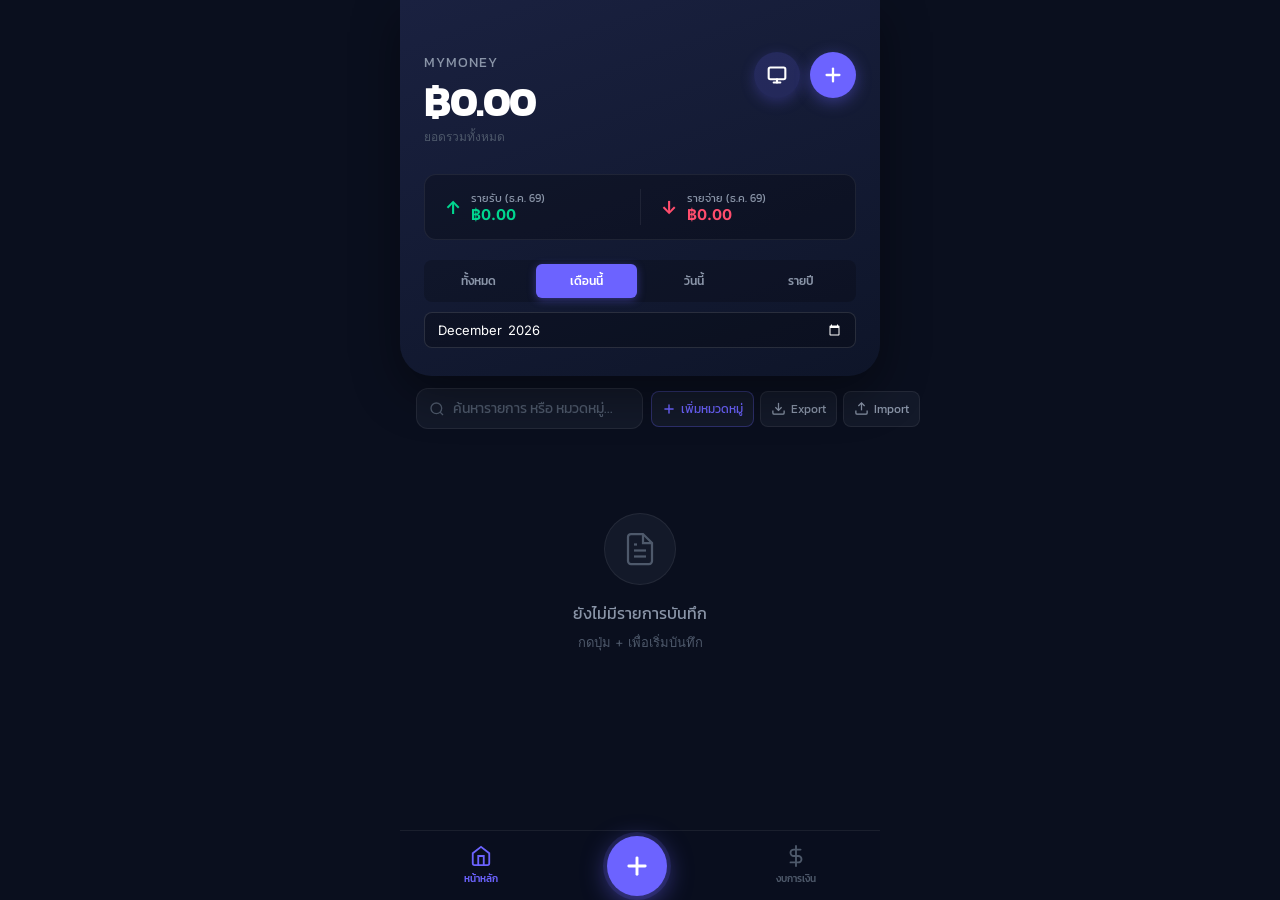
==== commit d618e232: "Add files via upload" ====
--- a/index.html
+++ b/index.html
@@ -65,14 +65,6 @@
                 <input type="month" id="filter-monthly" class="date-input hidden">
                 <select id="filter-yearly" class="date-input hidden"></select>
             </div>
-            <!-- Rollover button: visible only in monthly mode -->
-            <div id="rollover-row" class="rollover-row hidden">
-                <button id="btn-rollover" class="btn-rollover" title="ยกเงินส่วนเกินไปเดือนถัดไป">
-                    <svg viewBox="0 0 24 24" width="14" height="14" stroke="currentColor" stroke-width="2" fill="none"><polyline points="17 1 21 5 17 9"/><path d="M3 11V9a4 4 0 0 1 4-4h14"/><polyline points="7 23 3 19 7 15"/><path d="M21 13v2a4 4 0 0 1-4 4H3"/></svg>
-                    ยกยอดไปเดือนถัดไป
-                </button>
-                <span id="rollover-status" class="rollover-status"></span>
-            </div>
         </div>
     </header>
 
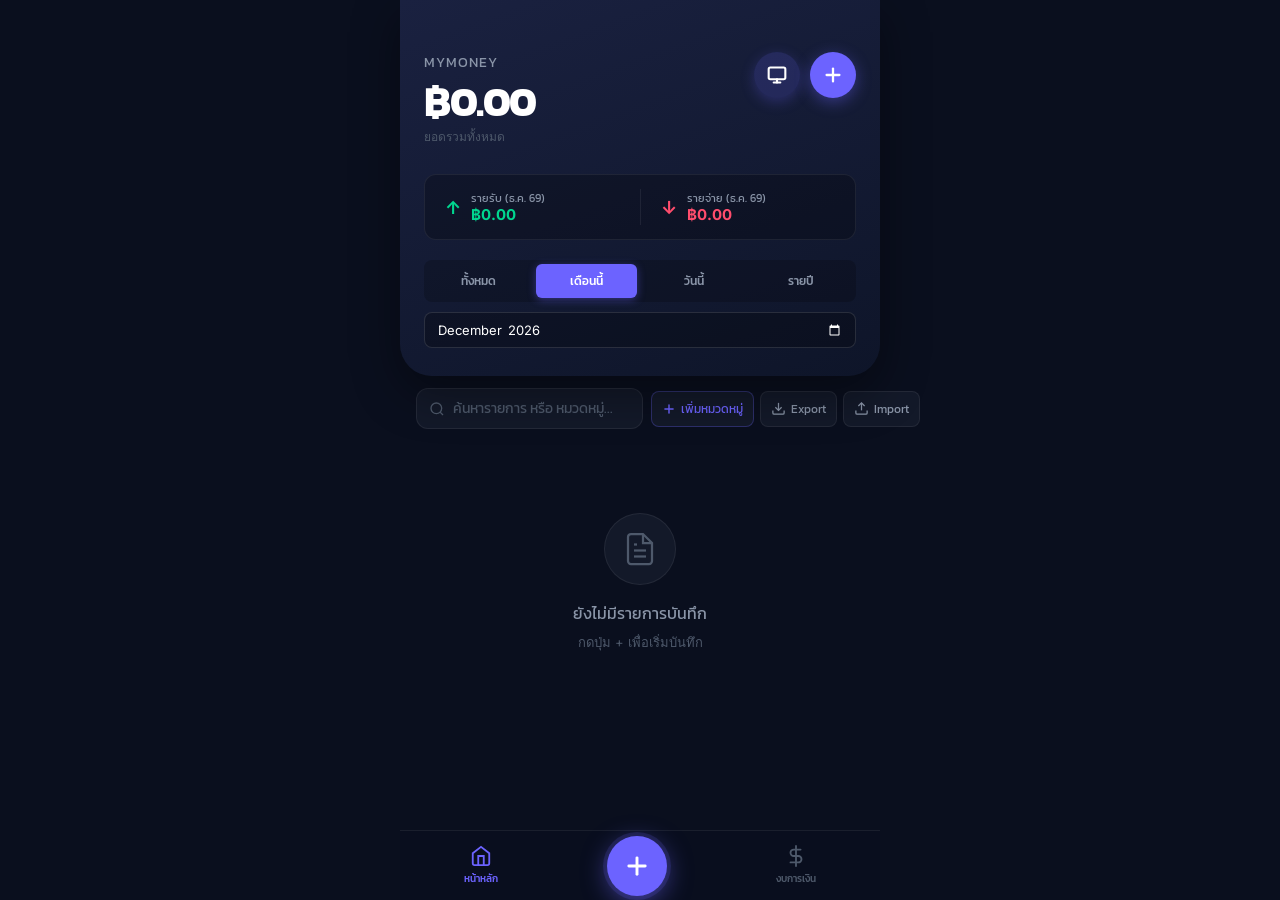
==== commit d3c1e256: "Add files via upload" ====
--- a/index.html
+++ b/index.html
@@ -255,6 +255,10 @@
             <form id="form-edit-cat-budget">
                 <input type="hidden" id="edit-cat-name">
                 <div class="field-row">
+                    <label>ชื่อหมวดหมู่</label>
+                    <input type="text" id="edit-cat-display-name" placeholder="ชื่อหมวดหมู่" required class="field-input">
+                </div>
+                <div class="field-row" style="margin-top:16px;">
                     <label>วงเงินของหมวดนี้</label>
                     <div class="budget-alloc-row">
                         <div class="alloc-toggle">
@@ -267,8 +271,11 @@
                     </div>
                     <p class="alloc-hint" id="edit-alloc-hint">สัดส่วน % จากรายรับที่นำมาคิดสัดส่วน</p>
                 </div>
-                <div class="modal-actions">
-                    <button type="submit" class="btn-save neutral-btn">บันทึก</button>
+                <div class="modal-actions" style="display:flex;gap:10px;">
+                    <button type="button" id="btn-delete-category" class="btn-save" style="flex:0 0 52px;background:rgba(255,77,109,0.15);color:var(--expense);box-shadow:none;border:1px solid rgba(255,77,109,0.3);" title="ลบหมวดหมู่">
+                        <svg viewBox="0 0 24 24" width="18" height="18" stroke="currentColor" stroke-width="2" fill="none"><polyline points="3 6 5 6 21 6"/><path d="M19 6v14a2 2 0 0 1-2 2H7a2 2 0 0 1-2-2V6m3 0V4a2 2 0 0 1 2-2h4a2 2 0 0 1 2 2v2"/></svg>
+                    </button>
+                    <button type="submit" class="btn-save neutral-btn" style="flex:1;">บันทึก</button>
                 </div>
             </form>
         </div>
